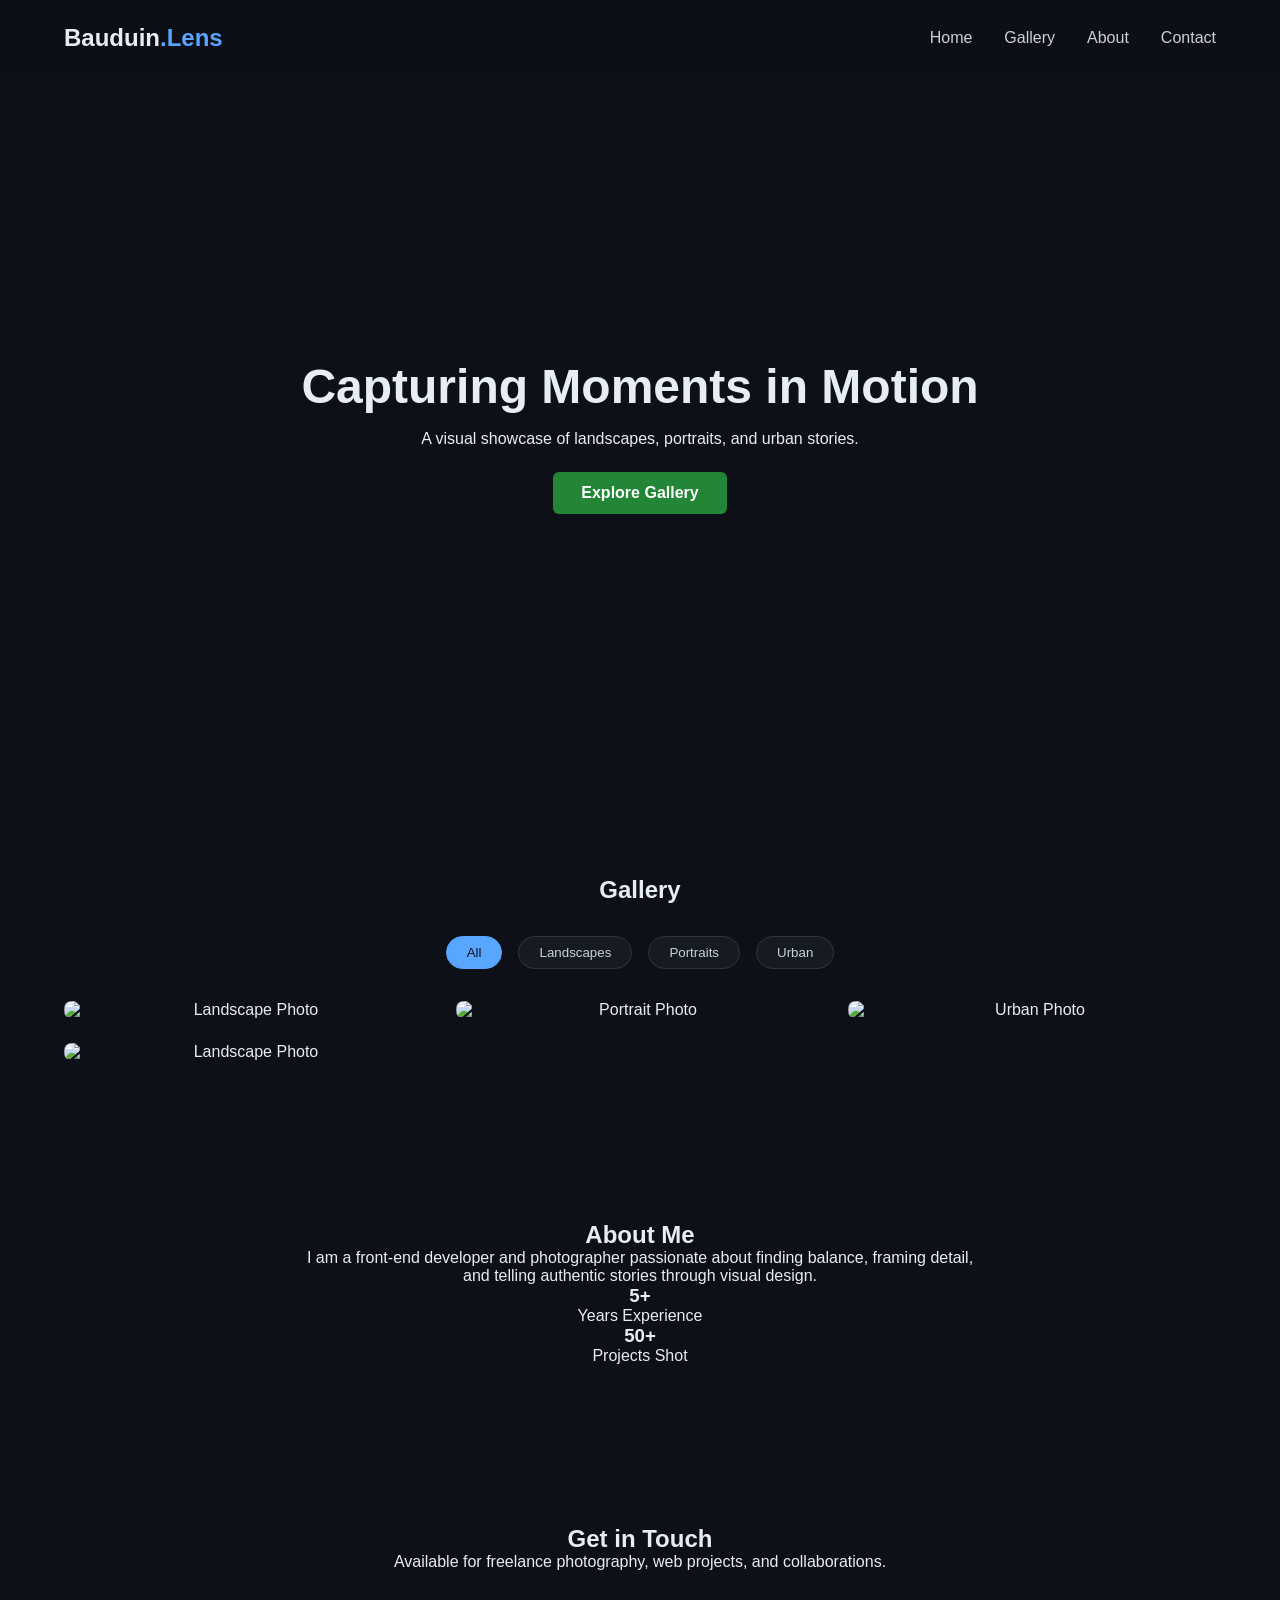
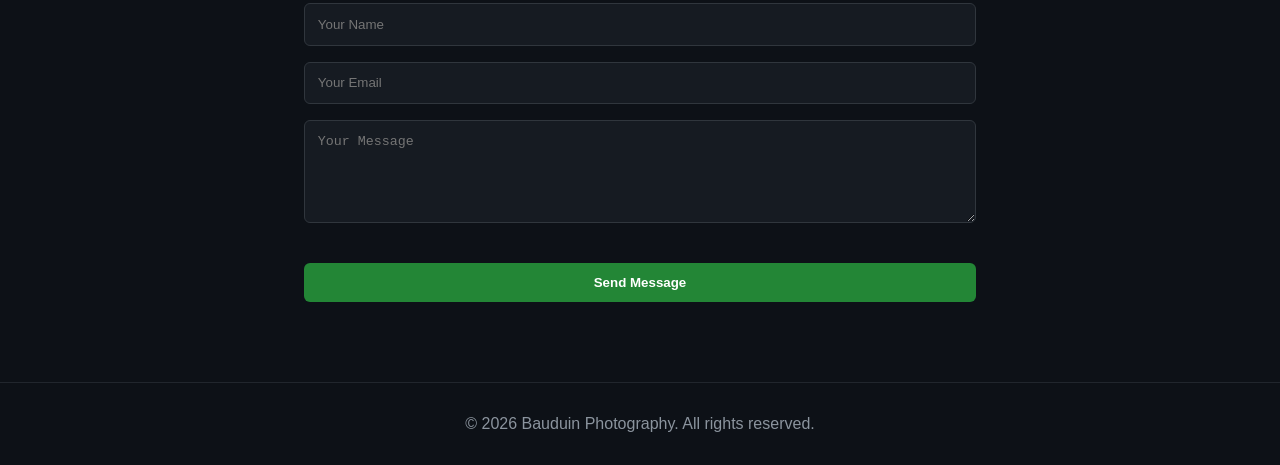
==== index.html @ a48a8964 "Rename gallery.html to index.html" ====
<!DOCTYPE html>
<html lang="en">
<head>
  <meta charset="UTF-8" />
  <meta name="viewport" content="width=device-width, initial-scale=1.0"/>
  <title>Bauduin Photography | Portfolio</title>
  <link rel="stylesheet" href="gallery.css" />
</head>
<body>

  <!-- Navigation -->
  <header class="navbar">
    <div class="logo">Bauduin<span>.Lens</span></div>
    <nav>
      <ul>
        <li><a href="#home">Home</a></li>
        <li><a href="#gallery">Gallery</a></li>
        <li><a href="#about">About</a></li>
        <li><a href="#contact">Contact</a></li>
      </ul>
    </nav>
  </header>

  <!-- Hero Section (Home) -->
  <section id="home" class="hero">
    <div class="hero-content">
      <h1>Capturing Moments in Motion</h1>
      <p>A visual showcase of landscapes, portraits, and urban stories.</p>
      <a href="#gallery" class="btn">Explore Gallery</a>
    </div>
  </section>

  <!-- Gallery Section -->
  <section id="gallery" class="gallery-section">
    <h2>Gallery</h2>
    <div class="filter-buttons">
      <button class="filter-btn active" data-filter="all">All</button>
      <button class="filter-btn" data-filter="landscape">Landscapes</button>
      <button class="filter-btn" data-filter="portrait">Portraits</button>
      <button class="filter-btn" data-filter="urban">Urban</button>
    </div>

    <div class="gallery-grid">
      <div class="gallery-item landscape">
        <img src="https://picsum.photos/600/400?random=1" alt="Landscape Photo" loading="lazy">
        <div class="overlay"><span>Mountain Horizon</span></div>
      </div>
      <div class="gallery-item portrait">
        <img src="https://picsum.photos/600/800?random=2" alt="Portrait Photo" loading="lazy">
        <div class="overlay"><span>Studio Portrait</span></div>
      </div>
      <div class="gallery-item urban">
        <img src="https://picsum.photos/600/400?random=3" alt="Urban Photo" loading="lazy">
        <div class="overlay"><span>City Lights</span></div>
      </div>
      <div class="gallery-item landscape">
        <img src="https://picsum.photos/600/600?random=4" alt="Landscape Photo" loading="lazy">
        <div class="overlay"><span>Ocean Sunset</span></div>
      </div>
      <!-- Add more images here -->
    </div>
  </section>

  <!-- About Section -->
  <section id="about" class="about-section">
    <div class="about-container">
      <div class="about-text">
        <h2>About Me</h2>
        <p>I am a front-end developer and photographer passionate about finding balance, framing detail, and telling authentic stories through visual design.</p>
        <div class="stats">
          <div><h3>5+</h3><p>Years Experience</p></div>
          <div><h3>50+</h3><p>Projects Shot</p></div>
        </div>
      </div>
    </div>
  </section>

  <!-- Contact Section -->
  <section id="contact" class="contact-section">
    <h2>Get in Touch</h2>
    <p>Available for freelance photography, web projects, and collaborations.</p>
    <form class="contact-form">
      <input type="text" placeholder="Your Name" required />
      <input type="email" placeholder="Your Email" required />
      <textarea rows="5" placeholder="Your Message" required></textarea>
      <button type="submit" class="btn">Send Message</button>
    </form>
  </section>

  <footer>
    <p>&copy; 2026 Bauduin Photography. All rights reserved.</p>
  </footer>
  <script src="gallery.js"></script>

</body>
</html>
---- gallery.css ----
/* Base Reset */
* {
  margin: 0;
  padding: 0;
  box-sizing: border-box;
}

html {
  scroll-behavior: smooth;
  font-family: 'Inter', -apple-system, BlinkMacSystemFont, "Segoe UI", Roboto, sans-serif;
  background-color: #0d1117;
  color: #e6edf3;
}

/* Header & Nav */
.navbar {
  display: flex;
  justify-content: space-between;
  align-items: center;
  padding: 1.5rem 5%;
  position: sticky;
  top: 0;
  background-color: rgba(13, 17, 23, 0.9);
  backdrop-filter: blur(10px);
  z-index: 1000;
}

.logo {
  font-size: 1.5rem;
  font-weight: 700;
}
.logo span { color: #58a6ff; }

.navbar ul {
  display: flex;
  list-style: none;
  gap: 2rem;
}

.navbar a {
  color: #c9d1d9;
  text-decoration: none;
  transition: color 0.3s ease;
}

.navbar a:hover {
  color: #58a6ff;
}

/* Hero Section */
.hero {
  height: 80vh;
  display: flex;
  align-items: center;
  justify-content: center;
  text-align: center;
  background: linear-gradient(rgba(13, 17, 23, 0.7), rgba(13, 17, 23, 0.9)), 
              url('https://picsum.photos/1600/900?random=10') center/cover no-repeat;
}

.hero h1 {
  font-size: 3rem;
  margin-bottom: 1rem;
}

.btn {
  display: inline-block;
  margin-top: 1.5rem;
  padding: 0.75rem 1.75rem;
  background-color: #238636;
  color: #fff;
  border: none;
  border-radius: 6px;
  text-decoration: none;
  font-weight: 600;
  cursor: pointer;
  transition: background 0.3s ease;
}

.btn:hover {
  background-color: #2ea043;
}

/* Gallery Section */
.gallery-section {
  padding: 5rem 5%;
  text-align: center;
}

.filter-buttons {
  margin: 2rem 0;
  display: flex;
  justify-content: center;
  gap: 1rem;
}

.filter-btn {
  background: #161b22;
  color: #c9d1d9;
  border: 1px solid #30363d;
  padding: 0.5rem 1.25rem;
  border-radius: 20px;
  cursor: pointer;
  transition: all 0.3s ease;
}

.filter-btn.active, .filter-btn:hover {
  background: #58a6ff;
  color: #0d1117;
  border-color: #58a6ff;
}

.gallery-grid {
  display: grid;
  grid-template-columns: repeat(auto-fill, minmax(300px, 1fr));
  gap: 1.5rem;
}

.gallery-item {
  position: relative;
  overflow: hidden;
  border-radius: 8px;
  cursor: pointer;
}

.gallery-item img {
  width: 100%;
  height: 100%;
  object-fit: cover;
  display: block;
  transition: transform 0.4s ease;
}

.gallery-item:hover img {
  transform: scale(1.05);
}

.overlay {
  position: absolute;
  inset: 0;
  background: rgba(0, 0, 0, 0.5);
  display: flex;
  align-items: center;
  justify-content: center;
  opacity: 0;
  transition: opacity 0.3s ease;
}

.gallery-item:hover .overlay {
  opacity: 1;
}

/* About & Contact */
.about-section, .contact-section {
  padding: 5rem 5%;
  max-width: 800px;
  margin: 0 auto;
  text-align: center;
}

.contact-form {
  display: flex;
  flex-direction: column;
  gap: 1rem;
  margin-top: 2rem;
}

.contact-form input, .contact-form textarea {
  padding: 0.8rem;
  border-radius: 6px;
  border: 1px solid #30363d;
  background-color: #161b22;
  color: #e6edf3;
}

footer {
  text-align: center;
  padding: 2rem;
  border-top: 1px solid #21262d;
  color: #8b949e;
}
/* Lightbox Styles */
.lightbox {
  position: fixed;
  inset: 0;
  background-color: rgba(0, 0, 0, 0.9);
  display: flex;
  align-items: center;
  justify-content: center;
  z-index: 2000;
  opacity: 0;
  pointer-events: none;
  transition: opacity 0.3s ease;
}

.lightbox.active {
  opacity: 1;
  pointer-events: auto;
}

.lightbox-content {
  text-align: center;
  max-width: 85vw;
  max-height: 85vh;
}

.lightbox-img {
  max-width: 100%;
  max-height: 75vh;
  border-radius: 4px;
  object-fit: contain;
  box-shadow: 0 10px 30px rgba(0, 0, 0, 0.8);
}

.lightbox-caption {
  margin-top: 1rem;
  color: #e6edf3;
  font-size: 1.1rem;
  font-weight: 500;
}

.lightbox-close {
  position: absolute;
  top: 1.5rem;
  right: 2rem;
  font-size: 2.5rem;
  color: #fff;
  cursor: pointer;
  line-height: 1;
}

.lightbox-prev, .lightbox-next {
  position: absolute;
  top: 50%;
  transform: translateY(-50%);
  background: rgba(255, 255, 255, 0.1);
  color: #fff;
  border: none;
  font-size: 2rem;
  padding: 0.75rem 1.25rem;
  cursor: pointer;
  border-radius: 4px;
  transition: background 0.2s ease;
}

.lightbox-prev:hover, .lightbox-next:hover {
  background: rgba(255, 255, 255, 0.25);
}

.lightbox-prev { left: 2rem; }
.lightbox-next { right: 2rem; }

@keyframes fadeIn {
  from { opacity: 0; transform: translateY(10px); }
  to { opacity: 1; transform: translateY(0); }
}
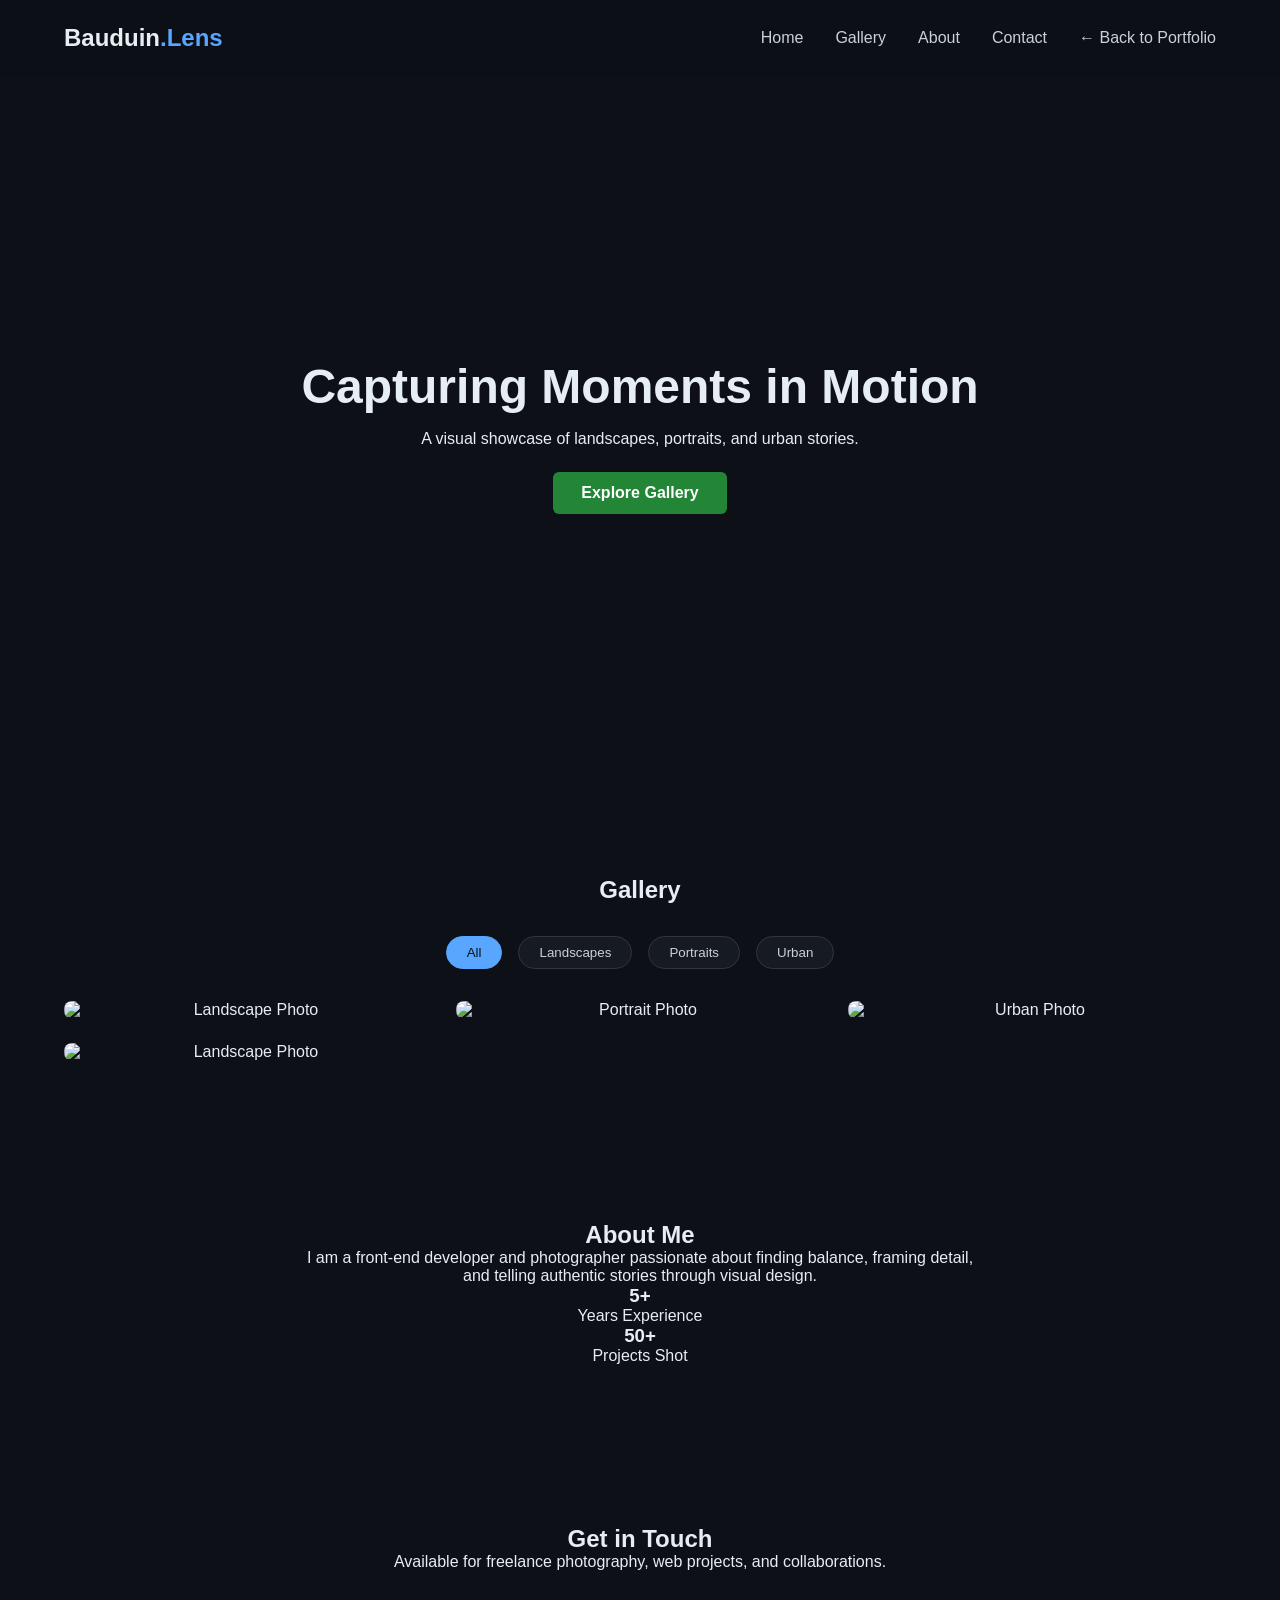
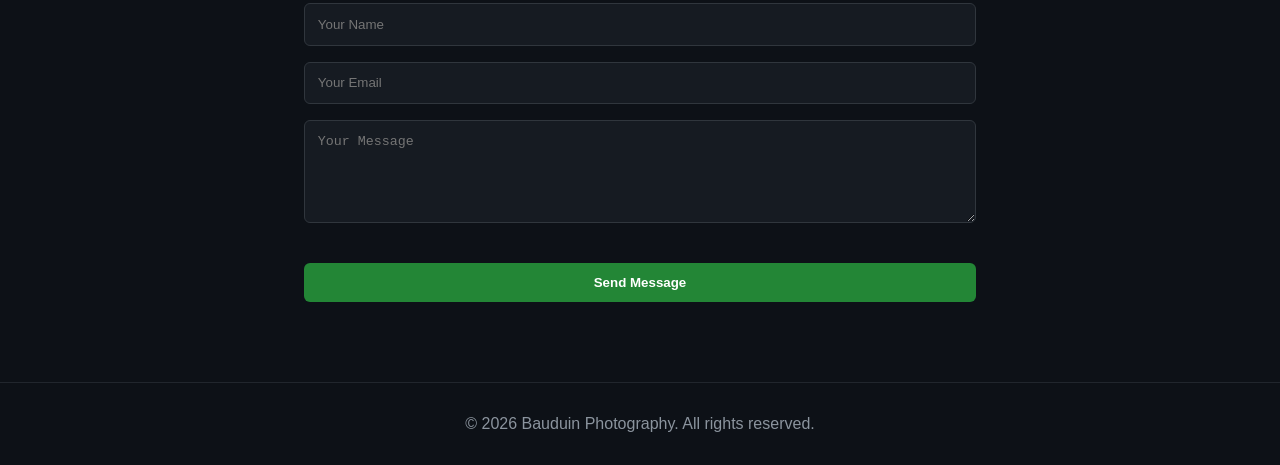
==== commit 14dd1a36: "Add back button to navigation Added a back button to the navigation for easier access to the portfol" ====
--- a/index.html
+++ b/index.html
@@ -17,6 +17,7 @@
         <li><a href="#gallery">Gallery</a></li>
         <li><a href="#about">About</a></li>
         <li><a href="#contact">Contact</a></li>
+        <li><a href="https://m-baud.com" class="back-btn">← Back to Portfolio</a></li>
       </ul>
     </nav>
   </header>
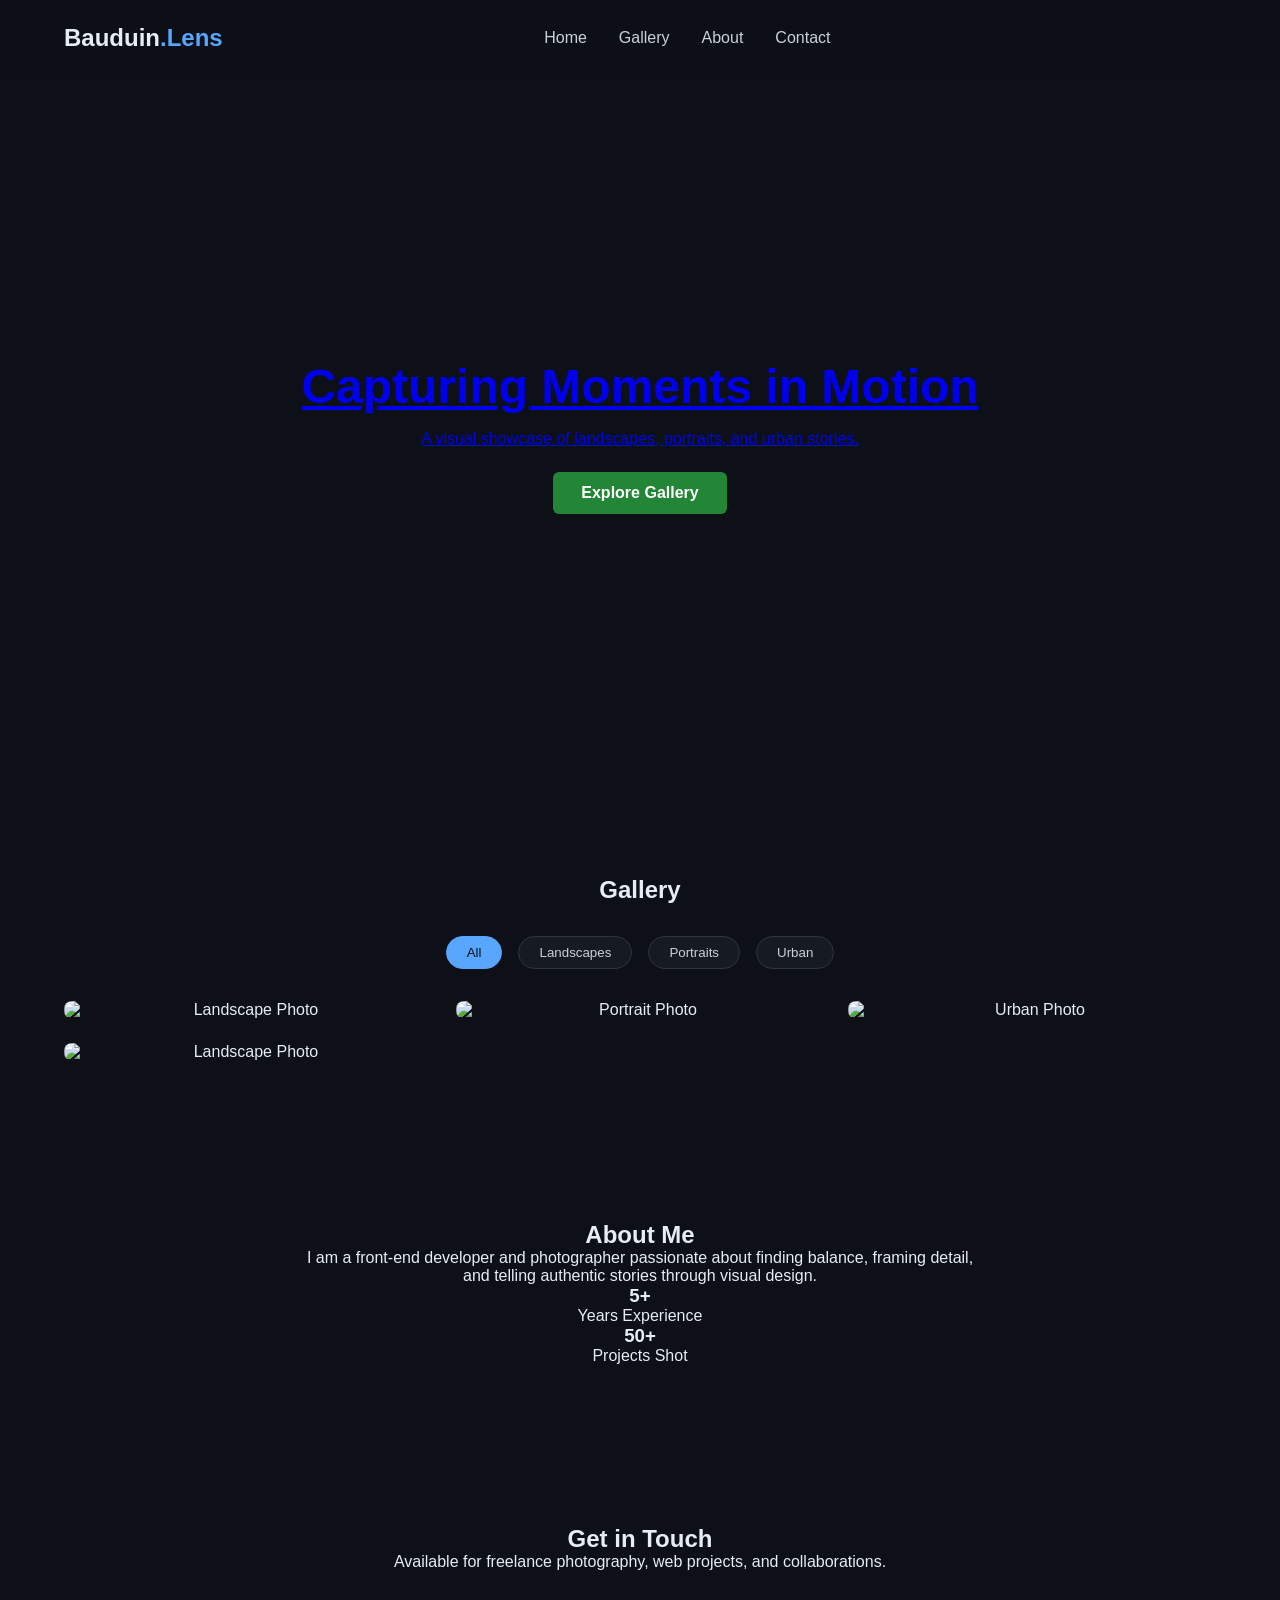
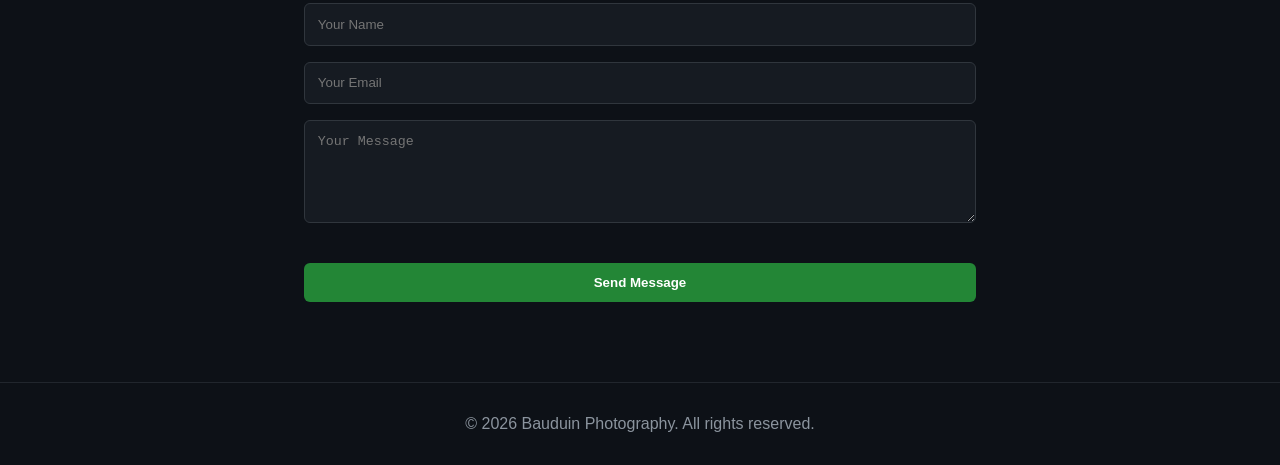
==== commit e2fba88f: "Fix HTML formatting and structure" ====
--- a/index.html
+++ b/index.html
@@ -17,7 +17,7 @@
         <li><a href="#gallery">Gallery</a></li>
         <li><a href="#about">About</a></li>
         <li><a href="#contact">Contact</a></li>
-        <li><a href="https://m-baud.com" class="back-btn">← Back to Portfolio</a></li>
+        <li><a href="https://m-baud.com"← Back to Portfolio</a></li>
       </ul>
     </nav>
   </header>
--- a/gallery.css
+++ b/gallery.css
@@ -45,6 +45,21 @@
 
 .navbar a:hover {
   color: #58a6ff;
+}
+.back-btn {
+  display: flex;
+  justify-content: space-between;
+  align-items: center;
+  padding: 1.5rem 5%;
+  position: sticky;
+  top: 0;
+  background-color: rgba(13, 17, 23, 0.9);
+  backdrop-filter: blur(10px);
+  z-index: 1000;
+}
+
+.back-btn:hover {
+  background-color: #334155;
 }
 
 /* Hero Section */
@@ -253,4 +268,4 @@
 @keyframes fadeIn {
   from { opacity: 0; transform: translateY(10px); }
   to { opacity: 1; transform: translateY(0); }
-}+}
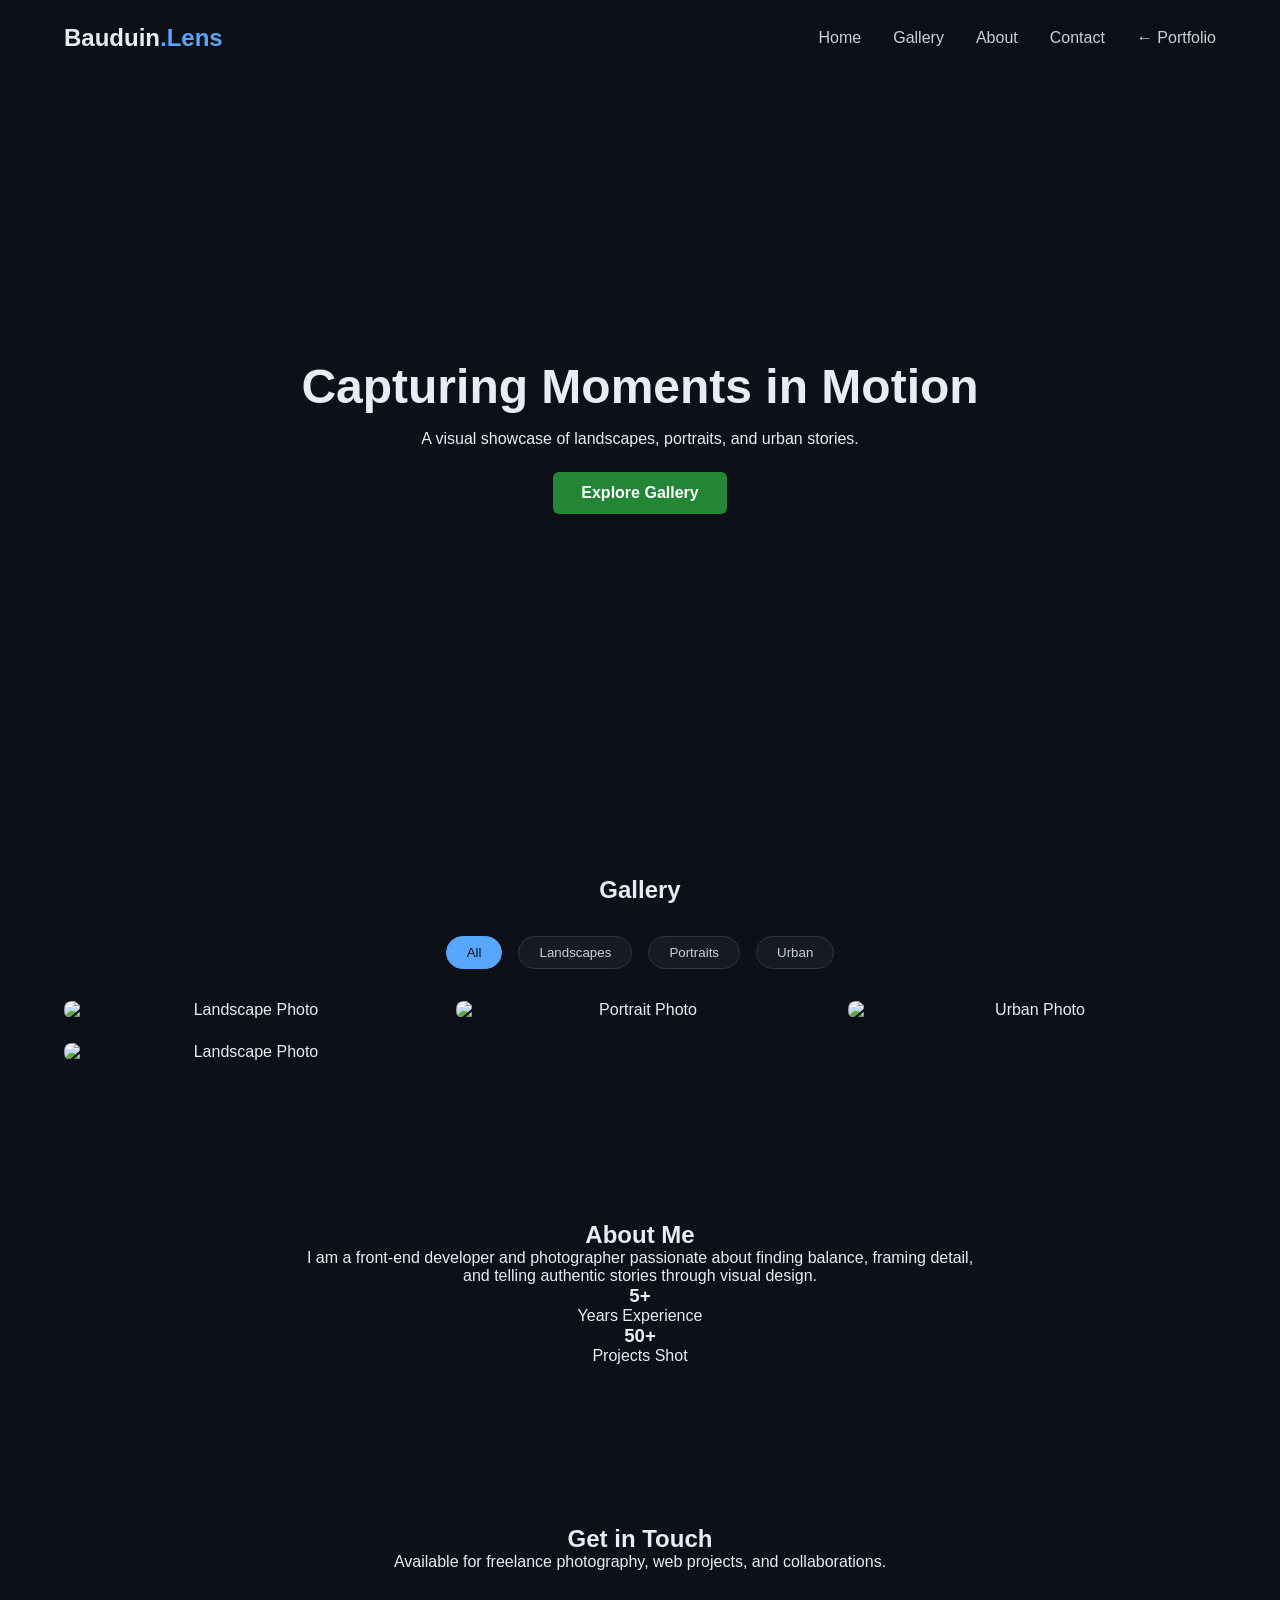
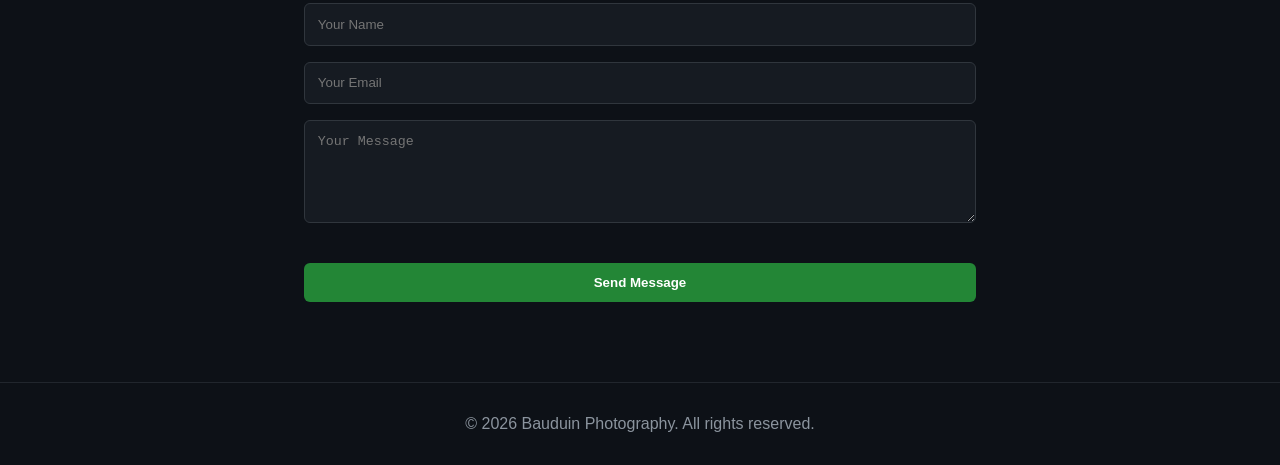
==== commit b2f9241d: "Restore index.html to original state Restored the original content of index.html after accidental de" ====
--- a/index.html
+++ b/index.html
@@ -17,7 +17,7 @@
         <li><a href="#gallery">Gallery</a></li>
         <li><a href="#about">About</a></li>
         <li><a href="#contact">Contact</a></li>
-        <li><a href="https://m-baud.com"← Back to Portfolio</a></li>
+        <li><a href="https://m-baud.com"> ← Portfolio</a></li>
       </ul>
     </nav>
   </header>
--- a/gallery.css
+++ b/gallery.css
@@ -45,21 +45,6 @@
 
 .navbar a:hover {
   color: #58a6ff;
-}
-.back-btn {
-  display: flex;
-  justify-content: space-between;
-  align-items: center;
-  padding: 1.5rem 5%;
-  position: sticky;
-  top: 0;
-  background-color: rgba(13, 17, 23, 0.9);
-  backdrop-filter: blur(10px);
-  z-index: 1000;
-}
-
-.back-btn:hover {
-  background-color: #334155;
 }
 
 /* Hero Section */
